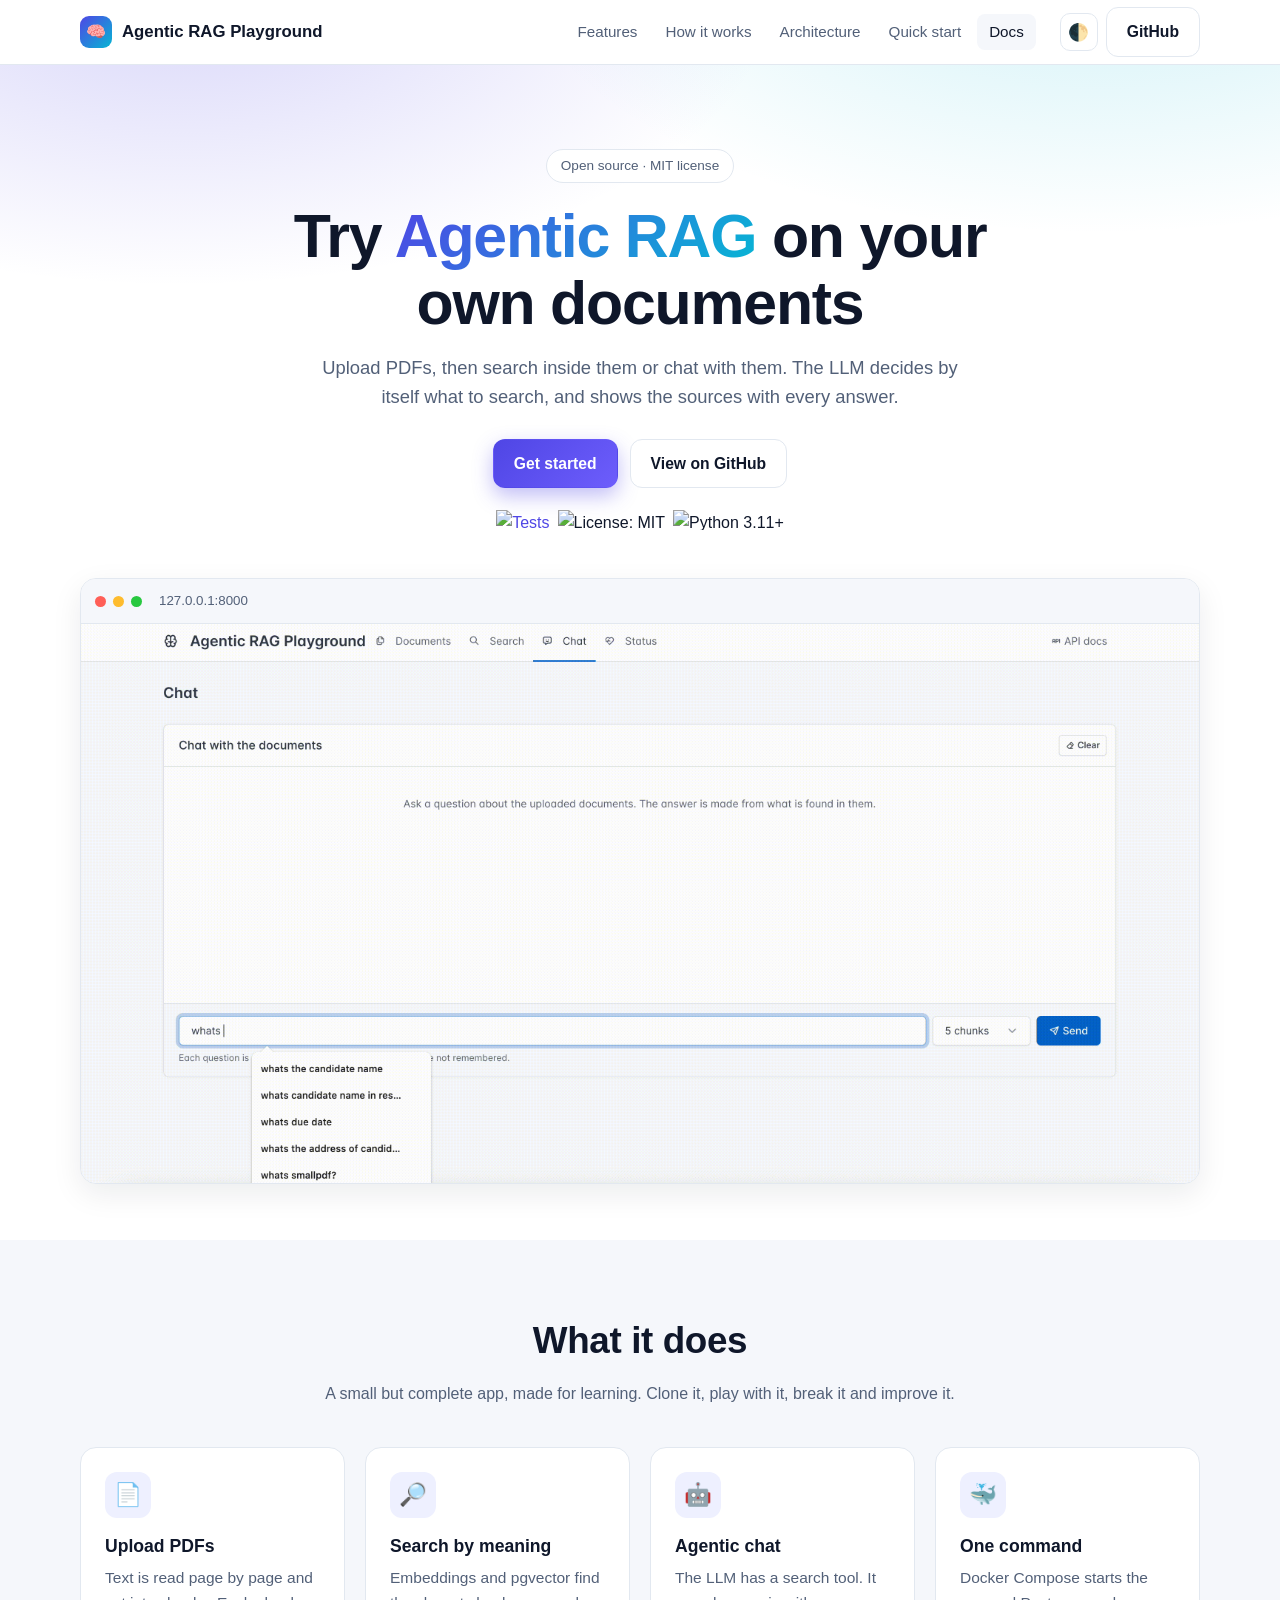
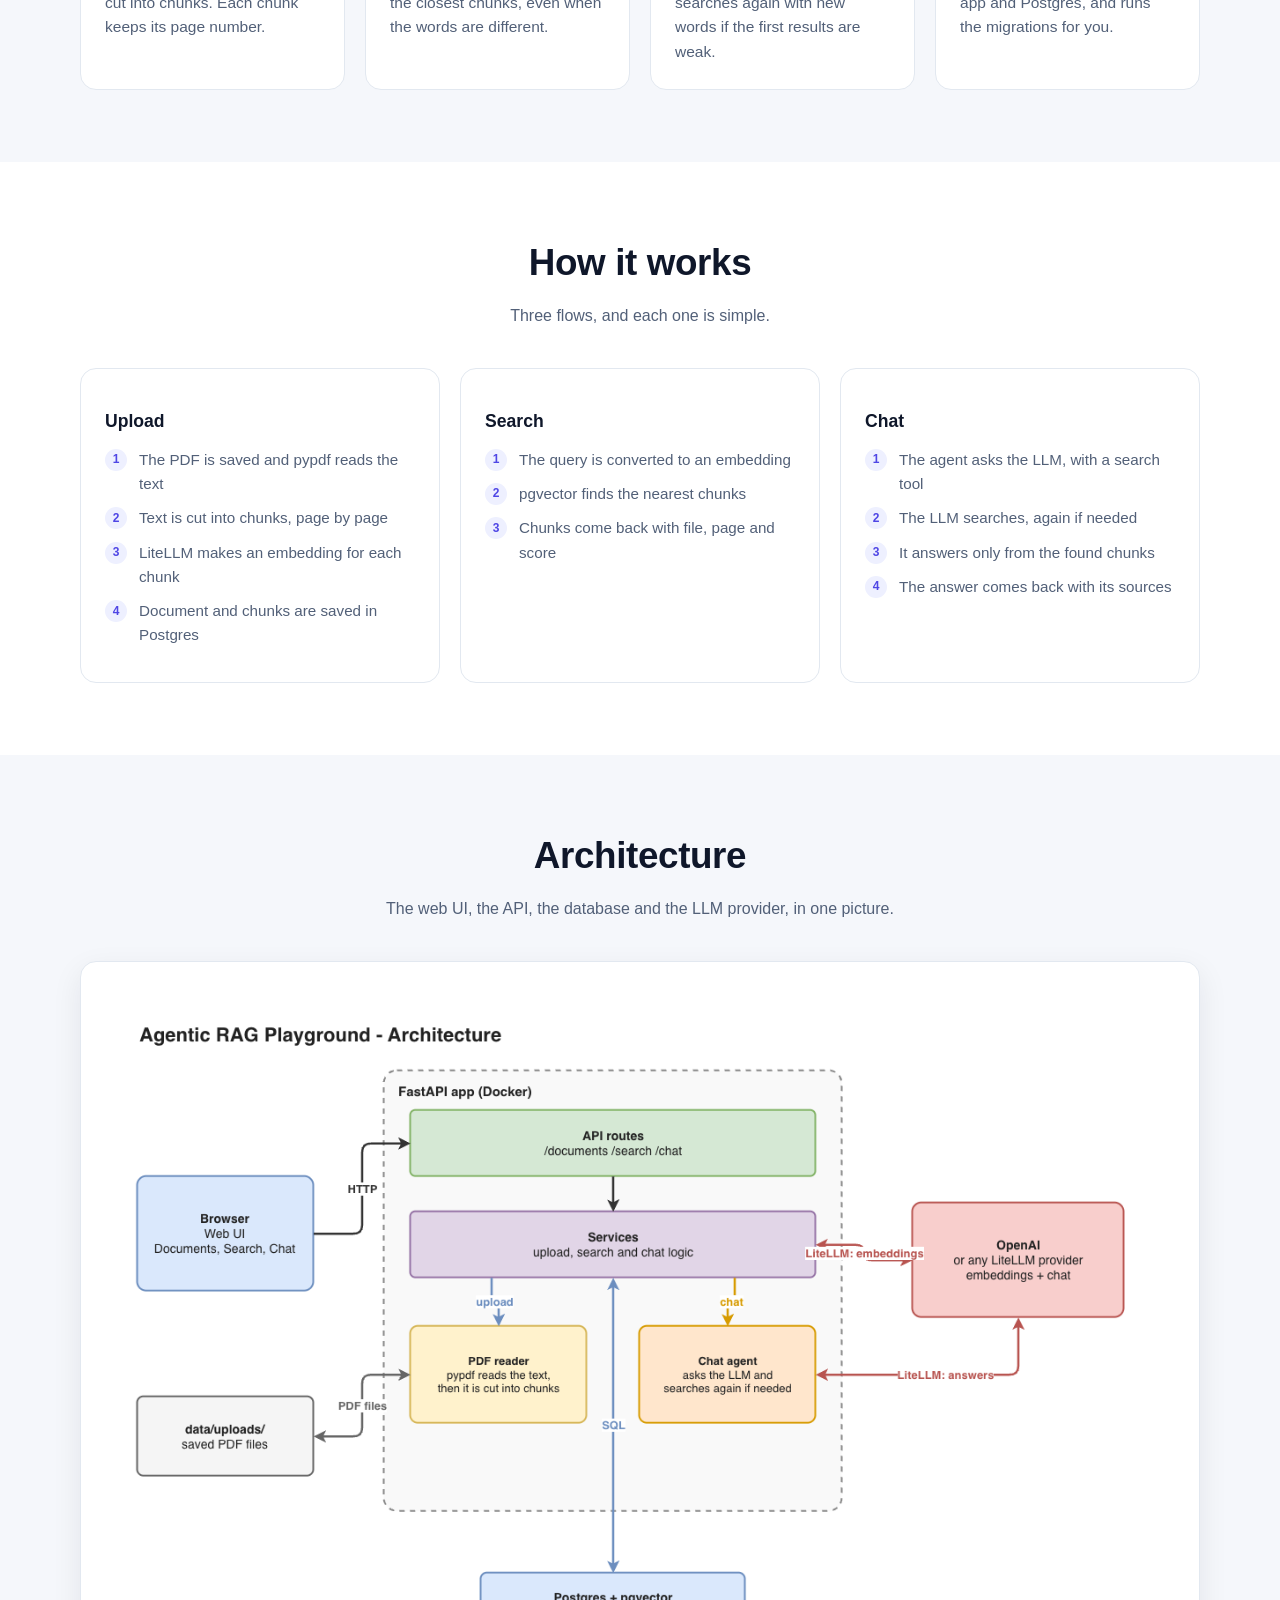
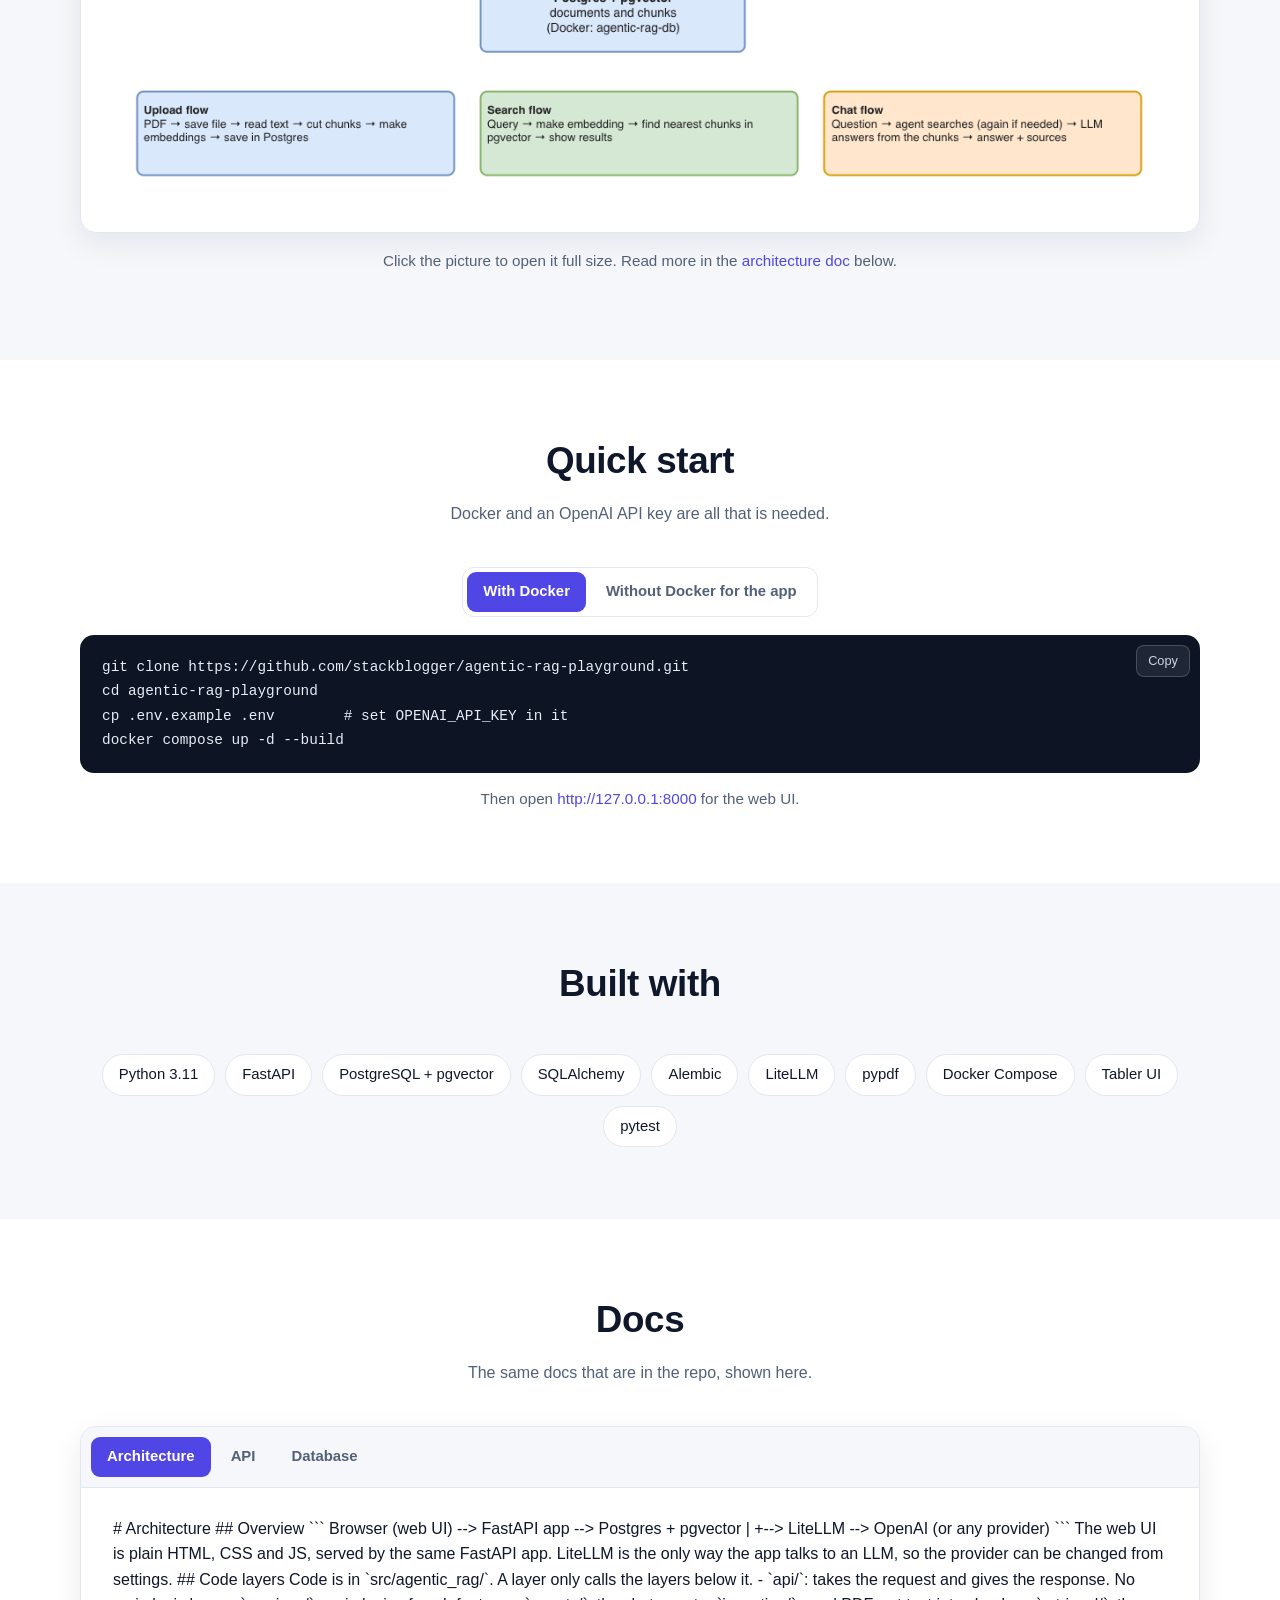
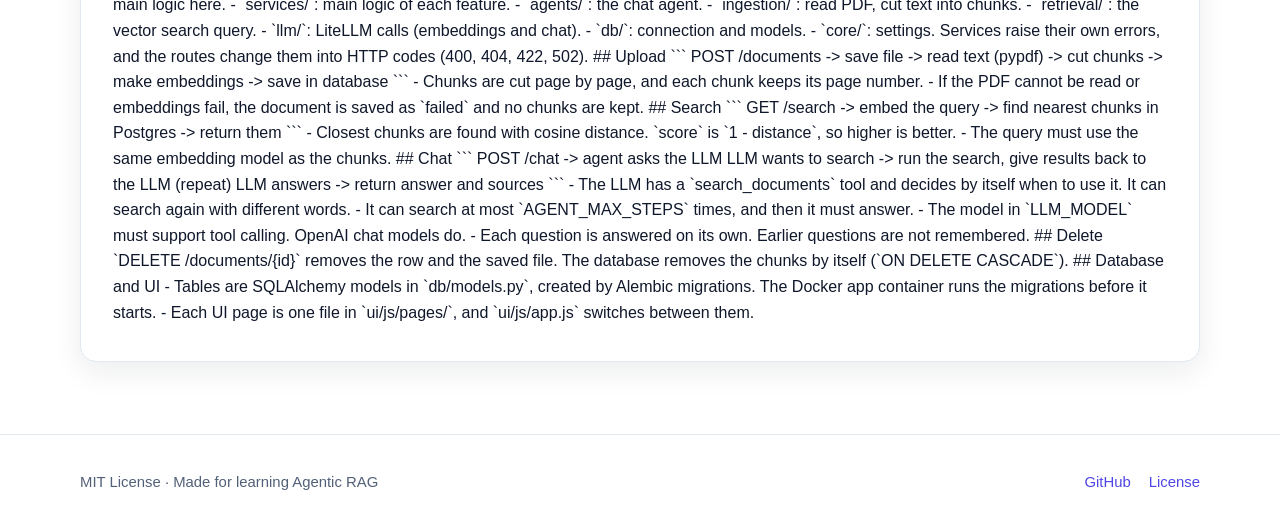
==== docs/index.html @ cec7152e "Add documentation site with theme toggle, code highlighting" ====
<!doctype html>
<html lang="en">
  <head>
    <meta charset="utf-8" />
    <meta name="viewport" content="width=device-width, initial-scale=1" />
    <title>Agentic RAG Playground</title>
    <meta
      name="description"
      content="A simple open source playground to try Agentic RAG. Upload PDFs, then search inside them or chat with them."
    />
    <meta property="og:title" content="Agentic RAG Playground" />
    <meta property="og:description" content="Upload PDFs, then search inside them or chat with them. The LLM decides what to search." />
    <meta property="og:image" content="agentic-rag-architecture.png" />
    <link rel="icon" href="data:image/svg+xml,<svg xmlns='http://www.w3.org/2000/svg' viewBox='0 0 100 100'><text y='.9em' font-size='90'>🧠</text></svg>" />
    <link rel="stylesheet" href="https://cdn.jsdelivr.net/gh/highlightjs/cdn-release@11.11.1/build/styles/github-dark.min.css" />
    <link rel="stylesheet" href="assets/site.css" />
    <script>
      // set the theme before the page is drawn, so there is no flash
      try {
        const saved = localStorage.getItem("theme");
        const dark = window.matchMedia("(prefers-color-scheme: dark)").matches;
        document.documentElement.dataset.theme = saved || (dark ? "dark" : "light");
      } catch (error) {
        document.documentElement.dataset.theme = "light";
      }
    </script>
  </head>
  <body>
    <header class="header">
      <div class="container">
        <a class="brand" href="#top"><span class="brand-mark">🧠</span>Agentic RAG Playground</a>
        <nav class="nav" id="nav">
          <a href="#features">Features</a>
          <a href="#how-it-works">How it works</a>
          <a href="#architecture">Architecture</a>
          <a href="#quick-start">Quick start</a>
          <a href="#docs">Docs</a>
        </nav>
        <div class="header-actions">
          <button class="icon-button" id="theme" title="Change theme" aria-label="Change theme">🌓</button>
          <a class="button" href="https://github.com/stackblogger/agentic-rag-playground" target="_blank" rel="noopener">GitHub</a>
        </div>
      </div>
    </header>

    <main id="top">
      <section class="hero">
        <div class="container">
          <span class="pill">Open source · MIT license</span>
          <h1>Try <span class="gradient-text">Agentic RAG</span> on your own documents</h1>
          <p class="lead">
            Upload PDFs, then search inside them or chat with them. The LLM decides by itself what to search, and shows the
            sources with every answer.
          </p>
          <div class="hero-actions">
            <a class="button primary" href="#quick-start">Get started</a>
            <a class="button" href="https://github.com/stackblogger/agentic-rag-playground" target="_blank" rel="noopener">View on GitHub</a>
          </div>
          <div class="badges">
            <a href="https://github.com/stackblogger/agentic-rag-playground/actions/workflows/tests.yml" target="_blank" rel="noopener">
              <img src="https://github.com/stackblogger/agentic-rag-playground/actions/workflows/tests.yml/badge.svg" alt="Tests" />
            </a>
            <img src="https://img.shields.io/badge/License-MIT-yellow.svg" alt="License: MIT" />
            <img src="https://img.shields.io/badge/python-3.11+-3776ab.svg" alt="Python 3.11+" />
          </div>

          <div class="window">
            <div class="window-bar"><span></span><span></span><span></span><small>127.0.0.1:8000</small></div>
            <img src="agentic-rag.gif" alt="Demo of the web UI: asking questions in Chat" />
          </div>
        </div>
      </section>

      <section id="features" class="soft">
        <div class="container">
          <div class="section-head">
            <h2>What it does</h2>
            <p>A small but complete app, made for learning. Clone it, play with it, break it and improve it.</p>
          </div>
          <div class="grid four">
            <div class="card hover">
              <div class="icon">📄</div>
              <h3>Upload PDFs</h3>
              <p>Text is read page by page and cut into chunks. Each chunk keeps its page number.</p>
            </div>
            <div class="card hover">
              <div class="icon">🔎</div>
              <h3>Search by meaning</h3>
              <p>Embeddings and pgvector find the closest chunks, even when the words are different.</p>
            </div>
            <div class="card hover">
              <div class="icon">🤖</div>
              <h3>Agentic chat</h3>
              <p>The LLM has a search tool. It searches again with new words if the first results are weak.</p>
            </div>
            <div class="card hover">
              <div class="icon">🐳</div>
              <h3>One command</h3>
              <p>Docker Compose starts the app and Postgres, and runs the migrations for you.</p>
            </div>
          </div>
        </div>
      </section>

      <section id="how-it-works">
        <div class="container">
          <div class="section-head">
            <h2>How it works</h2>
            <p>Three flows, and each one is simple.</p>
          </div>
          <div class="grid three">
            <div class="card">
              <h3>Upload</h3>
              <ol class="steps">
                <li>The PDF is saved and pypdf reads the text</li>
                <li>Text is cut into chunks, page by page</li>
                <li>LiteLLM makes an embedding for each chunk</li>
                <li>Document and chunks are saved in Postgres</li>
              </ol>
            </div>
            <div class="card">
              <h3>Search</h3>
              <ol class="steps">
                <li>The query is converted to an embedding</li>
                <li>pgvector finds the nearest chunks</li>
                <li>Chunks come back with file, page and score</li>
              </ol>
            </div>
            <div class="card">
              <h3>Chat</h3>
              <ol class="steps">
                <li>The agent asks the LLM, with a search tool</li>
                <li>The LLM searches, again if needed</li>
                <li>It answers only from the found chunks</li>
                <li>The answer comes back with its sources</li>
              </ol>
            </div>
          </div>
        </div>
      </section>

      <section id="architecture" class="soft">
        <div class="container">
          <div class="section-head">
            <h2>Architecture</h2>
            <p>The web UI, the API, the database and the LLM provider, in one picture.</p>
          </div>
          <div class="figure">
            <a href="agentic-rag-architecture.png" target="_blank" rel="noopener" title="Open full size">
              <img src="agentic-rag-architecture.png" alt="Architecture of Agentic RAG Playground" loading="lazy" />
            </a>
          </div>
          <p class="figure-caption">Click the picture to open it full size. Read more in the <a href="#docs" data-doc="architecture">architecture doc</a> below.</p>
        </div>
      </section>

      <section id="quick-start">
        <div class="container">
          <div class="section-head">
            <h2>Quick start</h2>
            <p>Docker and an OpenAI API key are all that is needed.</p>
          </div>
          <div style="text-align: center">
            <div class="tabs" id="start-tabs">
              <button class="tab active" data-target="start-docker">With Docker</button>
              <button class="tab" data-target="start-local">Without Docker for the app</button>
            </div>
          </div>

          <div class="code" id="start-docker">
            <button class="copy">Copy</button>
<pre><code class="language-bash">git clone https://github.com/stackblogger/agentic-rag-playground.git
cd agentic-rag-playground
cp .env.example .env        # set OPENAI_API_KEY in it
docker compose up -d --build</code></pre>
          </div>
          <div class="code hidden" id="start-local">
            <button class="copy">Copy</button>
<pre><code class="language-bash">python3 -m venv .venv &amp;&amp; source .venv/bin/activate
pip install -r requirements.txt
cp .env.example .env        # set OPENAI_API_KEY in it
docker compose up -d db     # Postgres with pgvector
alembic upgrade head        # create the tables
uvicorn agentic_rag.api.main:app --app-dir src --reload</code></pre>
          </div>
          <p class="hint" style="text-align: center">Then open <a href="http://127.0.0.1:8000">http://127.0.0.1:8000</a> for the web UI.</p>
        </div>
      </section>

      <section id="stack" class="soft">
        <div class="container">
          <div class="section-head">
            <h2>Built with</h2>
          </div>
          <div class="chips">
            <span class="chip">Python 3.11</span>
            <span class="chip">FastAPI</span>
            <span class="chip">PostgreSQL + pgvector</span>
            <span class="chip">SQLAlchemy</span>
            <span class="chip">Alembic</span>
            <span class="chip">LiteLLM</span>
            <span class="chip">pypdf</span>
            <span class="chip">Docker Compose</span>
            <span class="chip">Tabler UI</span>
            <span class="chip">pytest</span>
          </div>
        </div>
      </section>

      <section id="docs">
        <div class="container">
          <div class="section-head">
            <h2>Docs</h2>
            <p>The same docs that are in the repo, shown here.</p>
          </div>
          <div class="docs-shell">
            <div class="docs-tabs" id="doc-tabs">
              <button class="tab active" data-doc="architecture">Architecture</button>
              <button class="tab" data-doc="api">API</button>
              <button class="tab" data-doc="database">Database</button>
            </div>
            <article class="md" id="doc"><div class="md-message">Loading...</div></article>
          </div>
        </div>
      </section>
    </main>

    <footer class="footer">
      <div class="container">
        <span>MIT License · Made for learning Agentic RAG</span>
        <span class="footer-links">
          <a href="https://github.com/stackblogger/agentic-rag-playground" target="_blank" rel="noopener">GitHub</a>
          <a href="https://github.com/stackblogger/agentic-rag-playground/blob/main/LICENSE" target="_blank" rel="noopener">License</a>
        </span>
      </div>
    </footer>

    <script src="https://cdn.jsdelivr.net/npm/marked@18.0.13/lib/marked.umd.js"></script>
    <script src="https://cdn.jsdelivr.net/npm/dompurify@3.4.15/dist/purify.min.js"></script>
    <script src="https://cdn.jsdelivr.net/gh/highlightjs/cdn-release@11.11.1/build/highlight.min.js"></script>
    <script src="assets/site.js"></script>
  </body>
</html>
---- docs/assets/site.css ----
:root {
  --bg: #ffffff;
  --bg-soft: #f5f7fb;
  --card: #ffffff;
  --text: #0f172a;
  --muted: #526078;
  --border: #e2e8f0;
  --primary: #4f46e5;
  --primary-soft: #eef0ff;
  --accent: #06b6d4;
  --shadow: 0 10px 30px rgba(15, 23, 42, 0.08);
  --code-bg: #0d1424;
  --radius: 16px;
}

:root[data-theme="dark"] {
  --bg: #0a0f1f;
  --bg-soft: #0f1630;
  --card: #121a36;
  --text: #e6eaf6;
  --muted: #9aa7c7;
  --border: #223058;
  --primary: #8b93ff;
  --primary-soft: #1a2350;
  --accent: #22d3ee;
  --shadow: 0 10px 30px rgba(0, 0, 0, 0.35);
  --code-bg: #070b17;
}

* {
  box-sizing: border-box;
}

html {
  scroll-behavior: smooth;
  scroll-padding-top: 84px;
}

body {
  margin: 0;
  background: var(--bg);
  color: var(--text);
  font-family: -apple-system, BlinkMacSystemFont, "Segoe UI", Roboto, Helvetica, Arial, sans-serif;
  line-height: 1.6;
  -webkit-font-smoothing: antialiased;
}

a {
  color: var(--primary);
  text-decoration: none;
}

a:hover {
  text-decoration: underline;
}

img {
  max-width: 100%;
  display: block;
}

.container {
  width: min(1120px, 100% - 40px);
  margin-inline: auto;
}

/* ---------- header ---------- */
.header {
  position: sticky;
  top: 0;
  z-index: 50;
  backdrop-filter: blur(12px);
  background: color-mix(in srgb, var(--bg) 80%, transparent);
  border-bottom: 1px solid var(--border);
}

.header .container {
  display: flex;
  align-items: center;
  gap: 24px;
  height: 64px;
}

.brand {
  display: flex;
  align-items: center;
  gap: 10px;
  color: var(--text);
  font-weight: 700;
  font-size: 1.05rem;
}

.brand:hover {
  text-decoration: none;
}

.brand-mark {
  display: grid;
  place-items: center;
  width: 32px;
  height: 32px;
  border-radius: 9px;
  background: linear-gradient(135deg, var(--primary), var(--accent));
  color: #fff;
  font-size: 1rem;
}

.nav {
  display: flex;
  gap: 4px;
  margin-left: auto;
}

.nav a {
  padding: 6px 12px;
  border-radius: 8px;
  color: var(--muted);
  font-size: 0.95rem;
  font-weight: 500;
}

.nav a:hover,
.nav a.active {
  color: var(--text);
  background: var(--bg-soft);
  text-decoration: none;
}

.header-actions {
  display: flex;
  align-items: center;
  gap: 8px;
}

.icon-button {
  display: grid;
  place-items: center;
  width: 38px;
  height: 38px;
  border: 1px solid var(--border);
  border-radius: 10px;
  background: var(--card);
  color: var(--text);
  cursor: pointer;
  font-size: 1.05rem;
}

.icon-button:hover {
  background: var(--bg-soft);
}

/* ---------- buttons ---------- */
.button {
  display: inline-flex;
  align-items: center;
  gap: 8px;
  padding: 11px 20px;
  border-radius: 12px;
  border: 1px solid var(--border);
  background: var(--card);
  color: var(--text);
  font-weight: 600;
  font-size: 0.98rem;
  cursor: pointer;
}

.button:hover {
  text-decoration: none;
  border-color: var(--primary);
}

.button.primary {
  border-color: transparent;
  background: linear-gradient(135deg, var(--primary), #6d5dfc);
  color: #fff;
  box-shadow: 0 8px 20px rgba(79, 70, 229, 0.35);
}

.button.primary:hover {
  filter: brightness(1.08);
}

/* ---------- hero ---------- */
.hero {
  position: relative;
  overflow: hidden;
  padding: 84px 0 56px;
  text-align: center;
}

.hero::before {
  content: "";
  position: absolute;
  inset: -20% -10% auto;
  height: 520px;
  background:
    radial-gradient(600px 300px at 20% 30%, color-mix(in srgb, var(--primary) 22%, transparent), transparent),
    radial-gradient(600px 300px at 80% 20%, color-mix(in srgb, var(--accent) 20%, transparent), transparent);
  z-index: -1;
}

.pill {
  display: inline-block;
  padding: 5px 14px;
  border: 1px solid var(--border);
  border-radius: 999px;
  background: var(--card);
  color: var(--muted);
  font-size: 0.85rem;
  font-weight: 500;
}

.hero h1 {
  margin: 20px auto 16px;
  max-width: 820px;
  font-size: clamp(2.2rem, 5.5vw, 3.8rem);
  line-height: 1.1;
  letter-spacing: -0.02em;
}

.gradient-text {
  background: linear-gradient(135deg, var(--primary), var(--accent));
  -webkit-background-clip: text;
  background-clip: text;
  color: transparent;
}

.hero p.lead {
  margin: 0 auto 28px;
  max-width: 640px;
  color: var(--muted);
  font-size: 1.15rem;
}

.hero-actions {
  display: flex;
  flex-wrap: wrap;
  gap: 12px;
  justify-content: center;
}

.badges {
  display: flex;
  flex-wrap: wrap;
  gap: 8px;
  justify-content: center;
  margin-top: 22px;
}

.badges img {
  height: 20px;
}

/* ---------- demo window ---------- */
.window {
  margin: 48px 0 0;
  border: 1px solid var(--border);
  border-radius: var(--radius);
  background: var(--card);
  box-shadow: var(--shadow);
  overflow: hidden;
  text-align: left;
}

.window-bar {
  display: flex;
  align-items: center;
  gap: 7px;
  padding: 11px 14px;
  border-bottom: 1px solid var(--border);
  background: var(--bg-soft);
}

.window-bar span {
  width: 11px;
  height: 11px;
  border-radius: 50%;
  background: #ff5f57;
}

.window-bar span:nth-child(2) {
  background: #febc2e;
}

.window-bar span:nth-child(3) {
  background: #28c840;
}

.window-bar small {
  margin-left: 10px;
  color: var(--muted);
}

/* ---------- sections ---------- */
section {
  padding: 72px 0;
}

section.soft {
  background: var(--bg-soft);
}

.section-head {
  max-width: 640px;
  margin: 0 auto 40px;
  text-align: center;
}

.section-head h2 {
  margin: 0 0 10px;
  font-size: clamp(1.7rem, 3.5vw, 2.3rem);
  letter-spacing: -0.01em;
}

.section-head p {
  margin: 0;
  color: var(--muted);
}

.grid {
  display: grid;
  gap: 20px;
}

.grid.four {
  grid-template-columns: repeat(auto-fit, minmax(240px, 1fr));
}

.grid.three {
  grid-template-columns: repeat(auto-fit, minmax(300px, 1fr));
}

.card {
  padding: 24px;
  border: 1px solid var(--border);
  border-radius: var(--radius);
  background: var(--card);
}

.card.hover:hover {
  transform: translateY(-3px);
  box-shadow: var(--shadow);
  transition: 0.2s;
}

.card h3 {
  margin: 14px 0 6px;
  font-size: 1.1rem;
}

.card p {
  margin: 0;
  color: var(--muted);
  font-size: 0.97rem;
}

.icon {
  display: grid;
  place-items: center;
  width: 46px;
  height: 46px;
  border-radius: 12px;
  background: var(--primary-soft);
  font-size: 1.4rem;
}

.steps {
  margin: 12px 0 0;
  padding: 0;
  list-style: none;
  counter-reset: step;
}

.steps li {
  position: relative;
  margin-bottom: 10px;
  padding-left: 34px;
  color: var(--muted);
  font-size: 0.95rem;
  counter-increment: step;
}

.steps li::before {
  content: counter(step);
  position: absolute;
  left: 0;
  top: 1px;
  display: grid;
  place-items: center;
  width: 22px;
  height: 22px;
  border-radius: 50%;
  background: var(--primary-soft);
  color: var(--primary);
  font-size: 0.75rem;
  font-weight: 700;
}

/* ---------- architecture ---------- */
.figure {
  padding: 16px;
  border: 1px solid var(--border);
  border-radius: var(--radius);
  background: #ffffff;
  box-shadow: var(--shadow);
}

.figure a {
  display: block;
}

.figure-caption {
  margin-top: 16px;
  text-align: center;
  color: var(--muted);
  font-size: 0.95rem;
}

/* ---------- code ---------- */
.tabs {
  display: inline-flex;
  gap: 4px;
  padding: 4px;
  border: 1px solid var(--border);
  border-radius: 12px;
  background: var(--card);
}

.tab {
  padding: 8px 16px;
  border: 0;
  border-radius: 9px;
  background: transparent;
  color: var(--muted);
  font: inherit;
  font-weight: 600;
  font-size: 0.93rem;
  cursor: pointer;
}

.tab.active {
  background: var(--primary);
  color: #fff;
}

.code {
  position: relative;
  margin-top: 18px;
}

.code pre,
.md pre {
  margin: 0;
  padding: 20px 22px;
  overflow-x: auto;
  border-radius: 14px;
  background: var(--code-bg);
  color: #e6edf7;
  font-family: ui-monospace, SFMono-Regular, Menlo, Consolas, monospace;
  font-size: 0.9rem;
  line-height: 1.7;
}

.copy {
  position: absolute;
  top: 10px;
  right: 10px;
  padding: 5px 11px;
  border: 1px solid rgba(255, 255, 255, 0.18);
  border-radius: 8px;
  background: rgba(255, 255, 255, 0.08);
  color: #cbd5e1;
  font: inherit;
  font-size: 0.8rem;
  cursor: pointer;
}

.copy:hover {
  background: rgba(255, 255, 255, 0.16);
}

.hint {
  margin: 14px 0 0;
  color: var(--muted);
  font-size: 0.95rem;
}

.hidden {
  display: none;
}

/* ---------- tech chips ---------- */
.chips {
  display: flex;
  flex-wrap: wrap;
  gap: 10px;
  justify-content: center;
}

.chip {
  padding: 8px 16px;
  border: 1px solid var(--border);
  border-radius: 999px;
  background: var(--card);
  font-size: 0.93rem;
  font-weight: 500;
}

/* ---------- docs viewer ---------- */
.docs-shell {
  border: 1px solid var(--border);
  border-radius: var(--radius);
  background: var(--card);
  box-shadow: var(--shadow);
  overflow: hidden;
}

.docs-tabs {
  display: flex;
  gap: 4px;
  padding: 10px;
  border-bottom: 1px solid var(--border);
  background: var(--bg-soft);
  overflow-x: auto;
}

.md {
  padding: 28px 32px 36px;
  min-height: 240px;
}

.md h1 {
  margin-top: 0;
  font-size: 1.9rem;
}

.md h2 {
  margin-top: 2rem;
  padding-bottom: 6px;
  border-bottom: 1px solid var(--border);
  font-size: 1.35rem;
}

.md h3 {
  margin-top: 1.6rem;
}

.md p,
.md li {
  color: var(--text);
}

.md code {
  font-family: ui-monospace, SFMono-Regular, Menlo, Consolas, monospace;
  font-size: 0.88em;
}

.md :not(pre) > code {
  padding: 2px 6px;
  border-radius: 6px;
  background: var(--primary-soft);
  color: var(--primary);
}

.md pre code {
  background: transparent;
  color: inherit;
  padding: 0;
}

.md pre {
  margin: 1rem 0;
}

.md table {
  width: 100%;
  margin: 1rem 0;
  border-collapse: collapse;
  font-size: 0.95rem;
}

.md th,
.md td {
  padding: 9px 12px;
  border: 1px solid var(--border);
  text-align: left;
}

.md th {
  background: var(--bg-soft);
}

.md .table-wrap {
  overflow-x: auto;
}

.md-message {
  padding: 40px 0;
  color: var(--muted);
  text-align: center;
}

/* ---------- footer ---------- */
.footer {
  padding: 36px 0;
  border-top: 1px solid var(--border);
  color: var(--muted);
  font-size: 0.93rem;
}

.footer .container {
  display: flex;
  flex-wrap: wrap;
  gap: 12px 24px;
  align-items: center;
  justify-content: space-between;
}

.footer-links {
  display: flex;
  gap: 18px;
}

/* ---------- small screens ---------- */
@media (max-width: 760px) {
  .nav {
    display: none;
  }

  .header-actions {
    margin-left: auto;
  }

  .hero {
    padding-top: 56px;
  }

  section {
    padding: 52px 0;
  }

  .md {
    padding: 20px 16px 28px;
  }

  .brand {
    font-size: 0.95rem;
  }

  /* keep the copy button away from the first line of code */
  .code pre {
    padding-top: 46px;
  }
}

/* the highlight library sets its own background, keep the one of the block */
pre code.hljs {
  padding: 0;
  background: transparent;
}
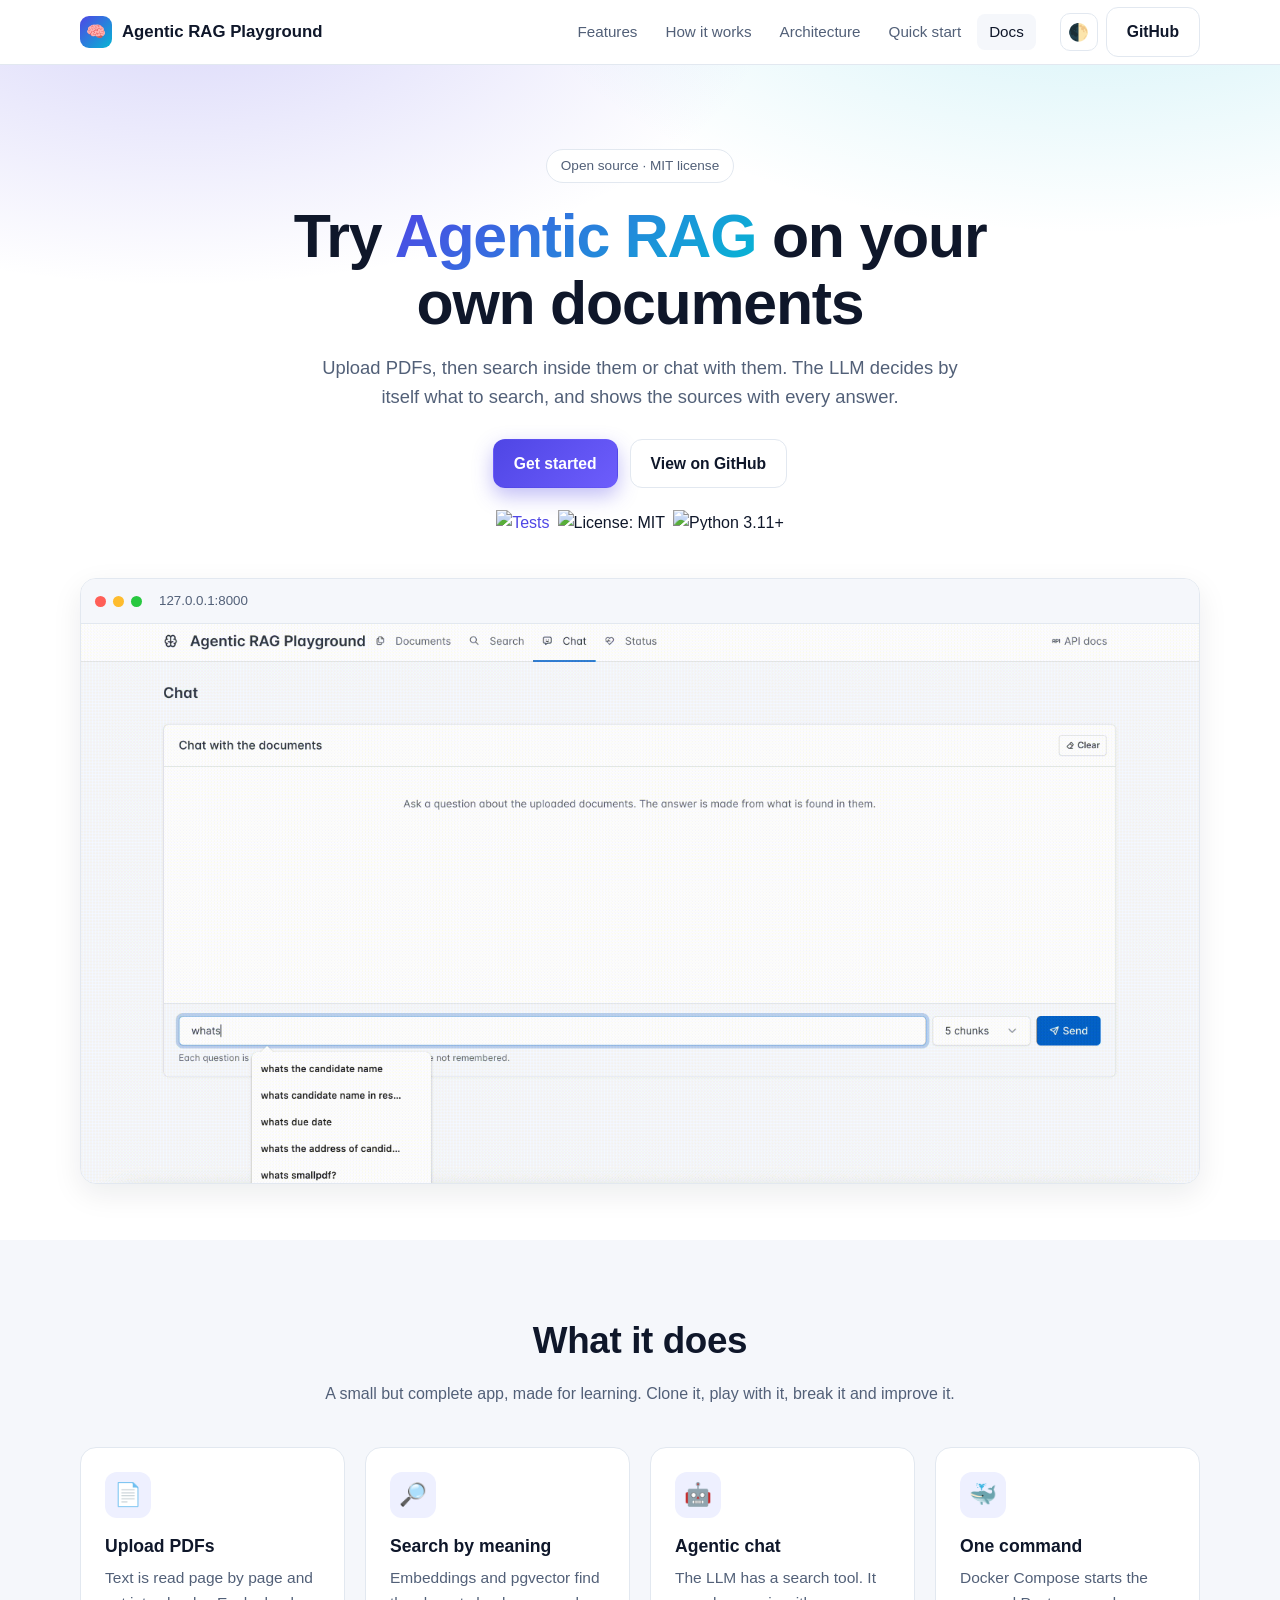
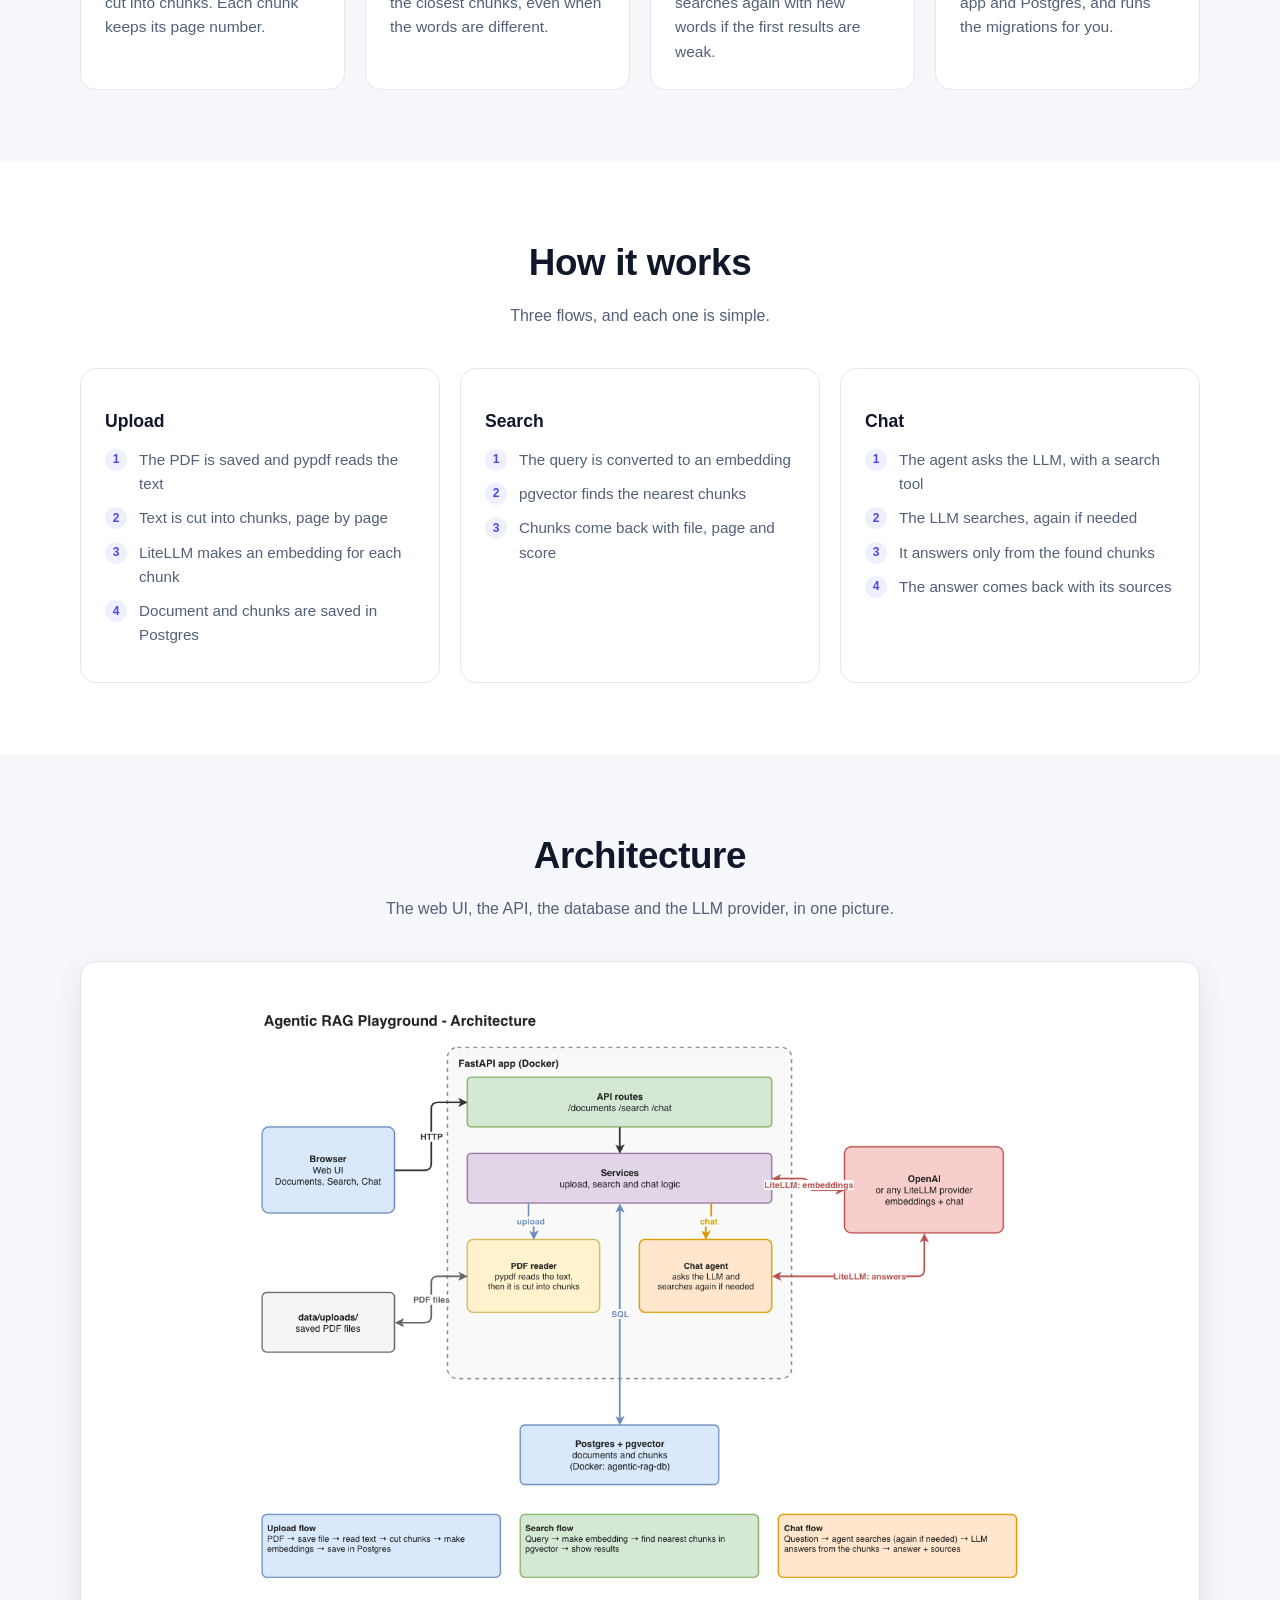
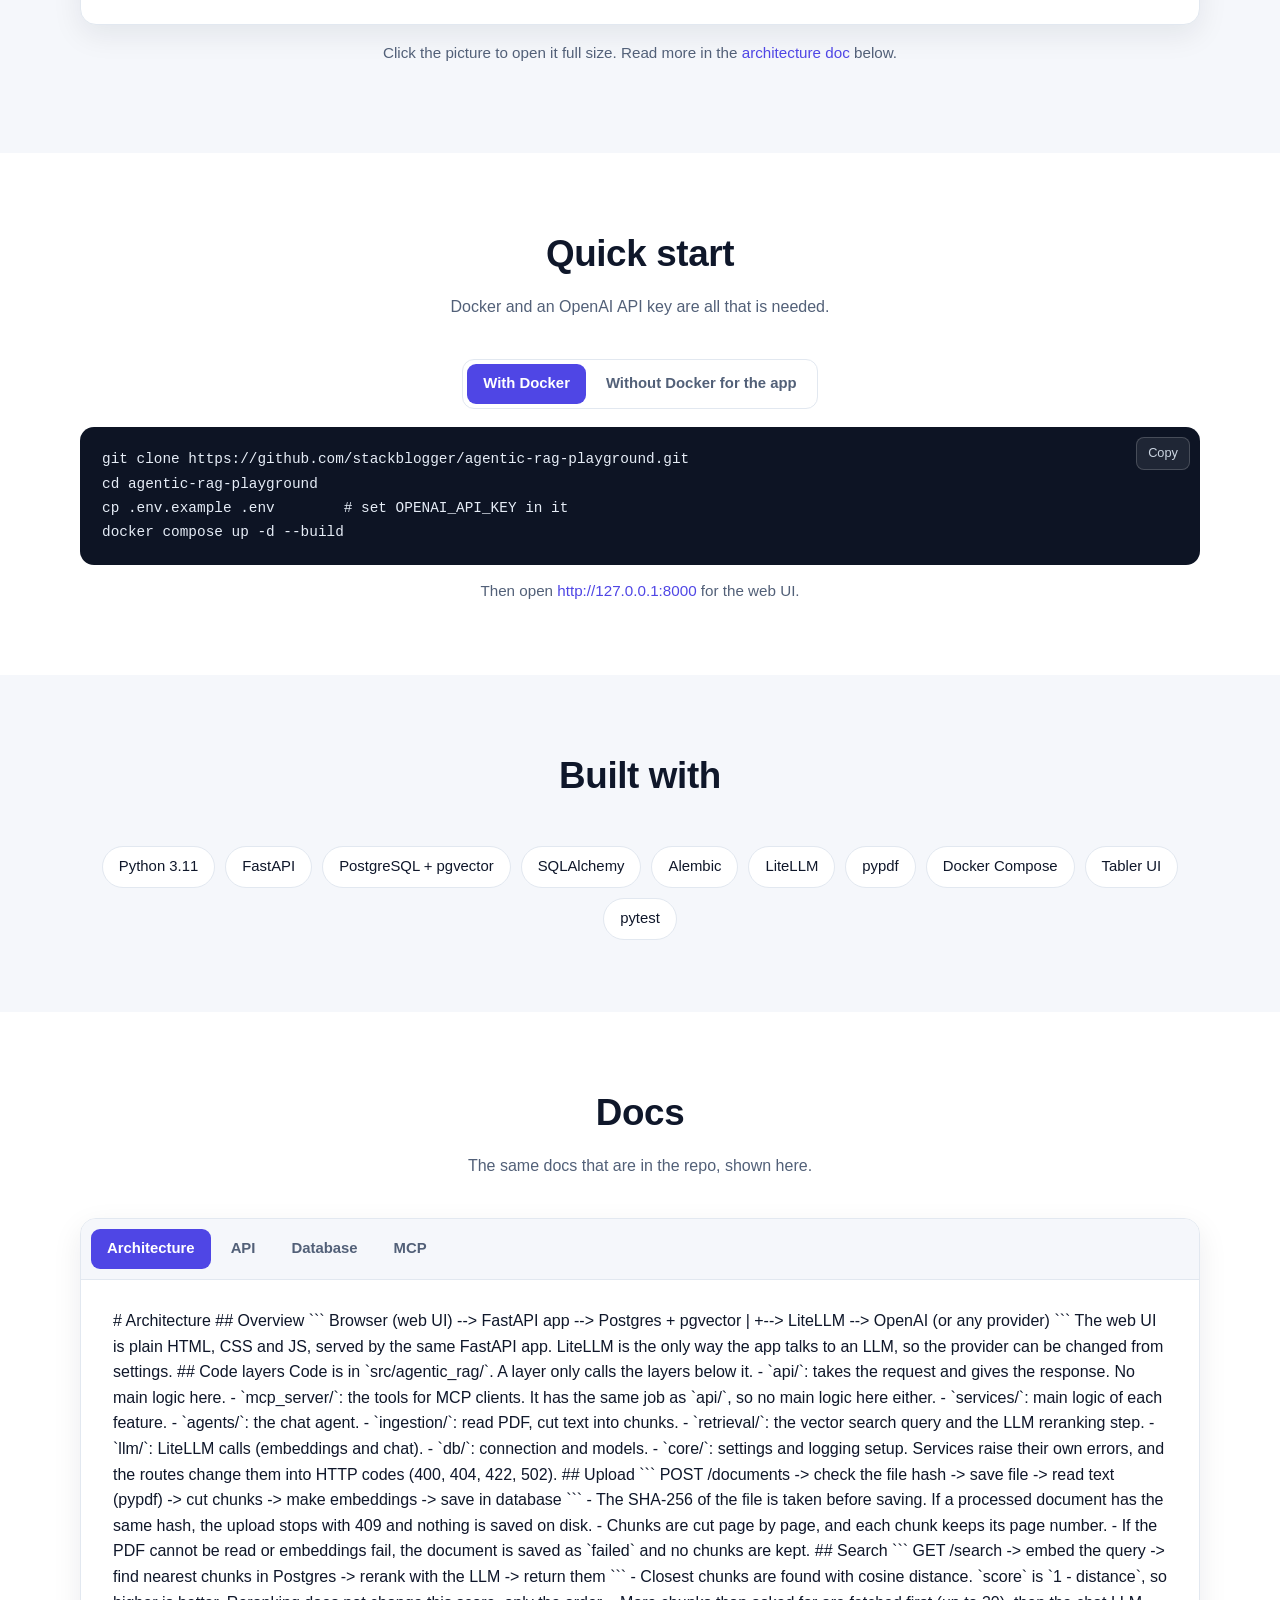
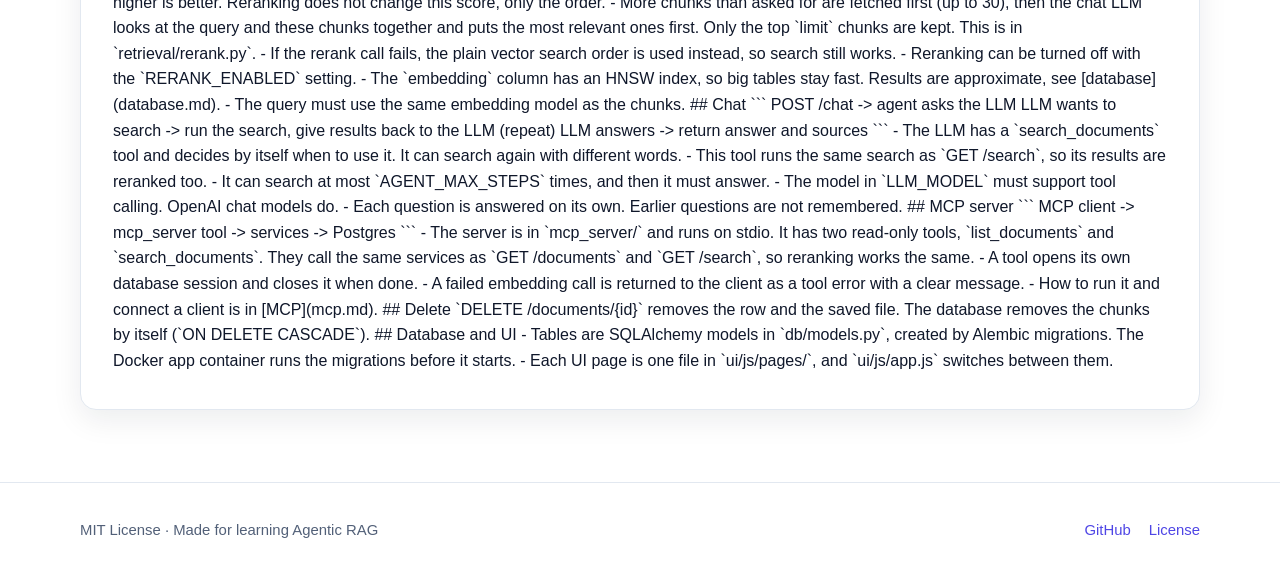
==== commit 507443c8: "Add docs for the MCP server" ====
--- a/docs/index.html
+++ b/docs/index.html
@@ -218,6 +218,7 @@
               <button class="tab active" data-doc="architecture">Architecture</button>
               <button class="tab" data-doc="api">API</button>
               <button class="tab" data-doc="database">Database</button>
+              <button class="tab" data-doc="mcp">MCP</button>
             </div>
             <article class="md" id="doc"><div class="md-message">Loading...</div></article>
           </div>
--- a/docs/assets/site.css
+++ b/docs/assets/site.css
@@ -409,6 +409,13 @@
   display: block;
 }
 
+/* the picture is tall, so keep it inside one screen and centered. Click opens it full size */
+.figure img {
+  width: auto;
+  max-height: 70vh;
+  margin-inline: auto;
+}
+
 .figure-caption {
   margin-top: 16px;
   text-align: center;
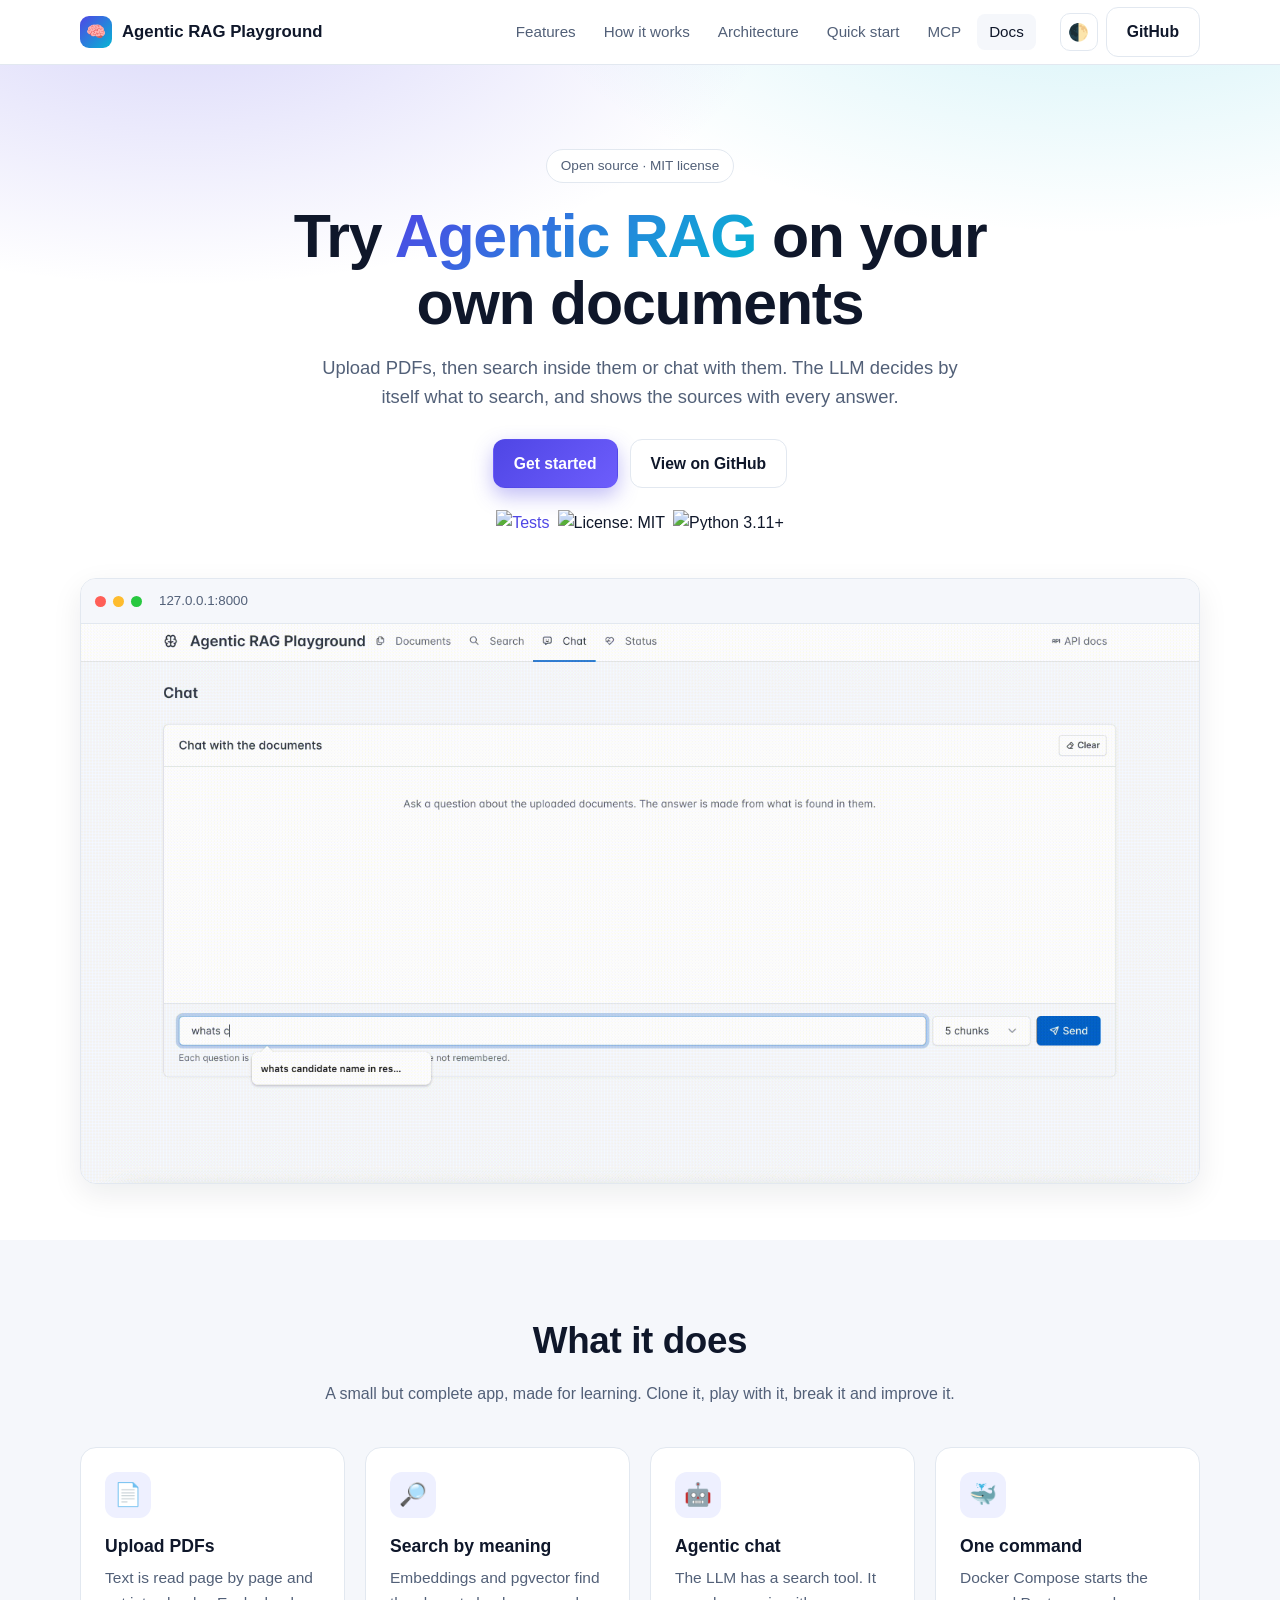
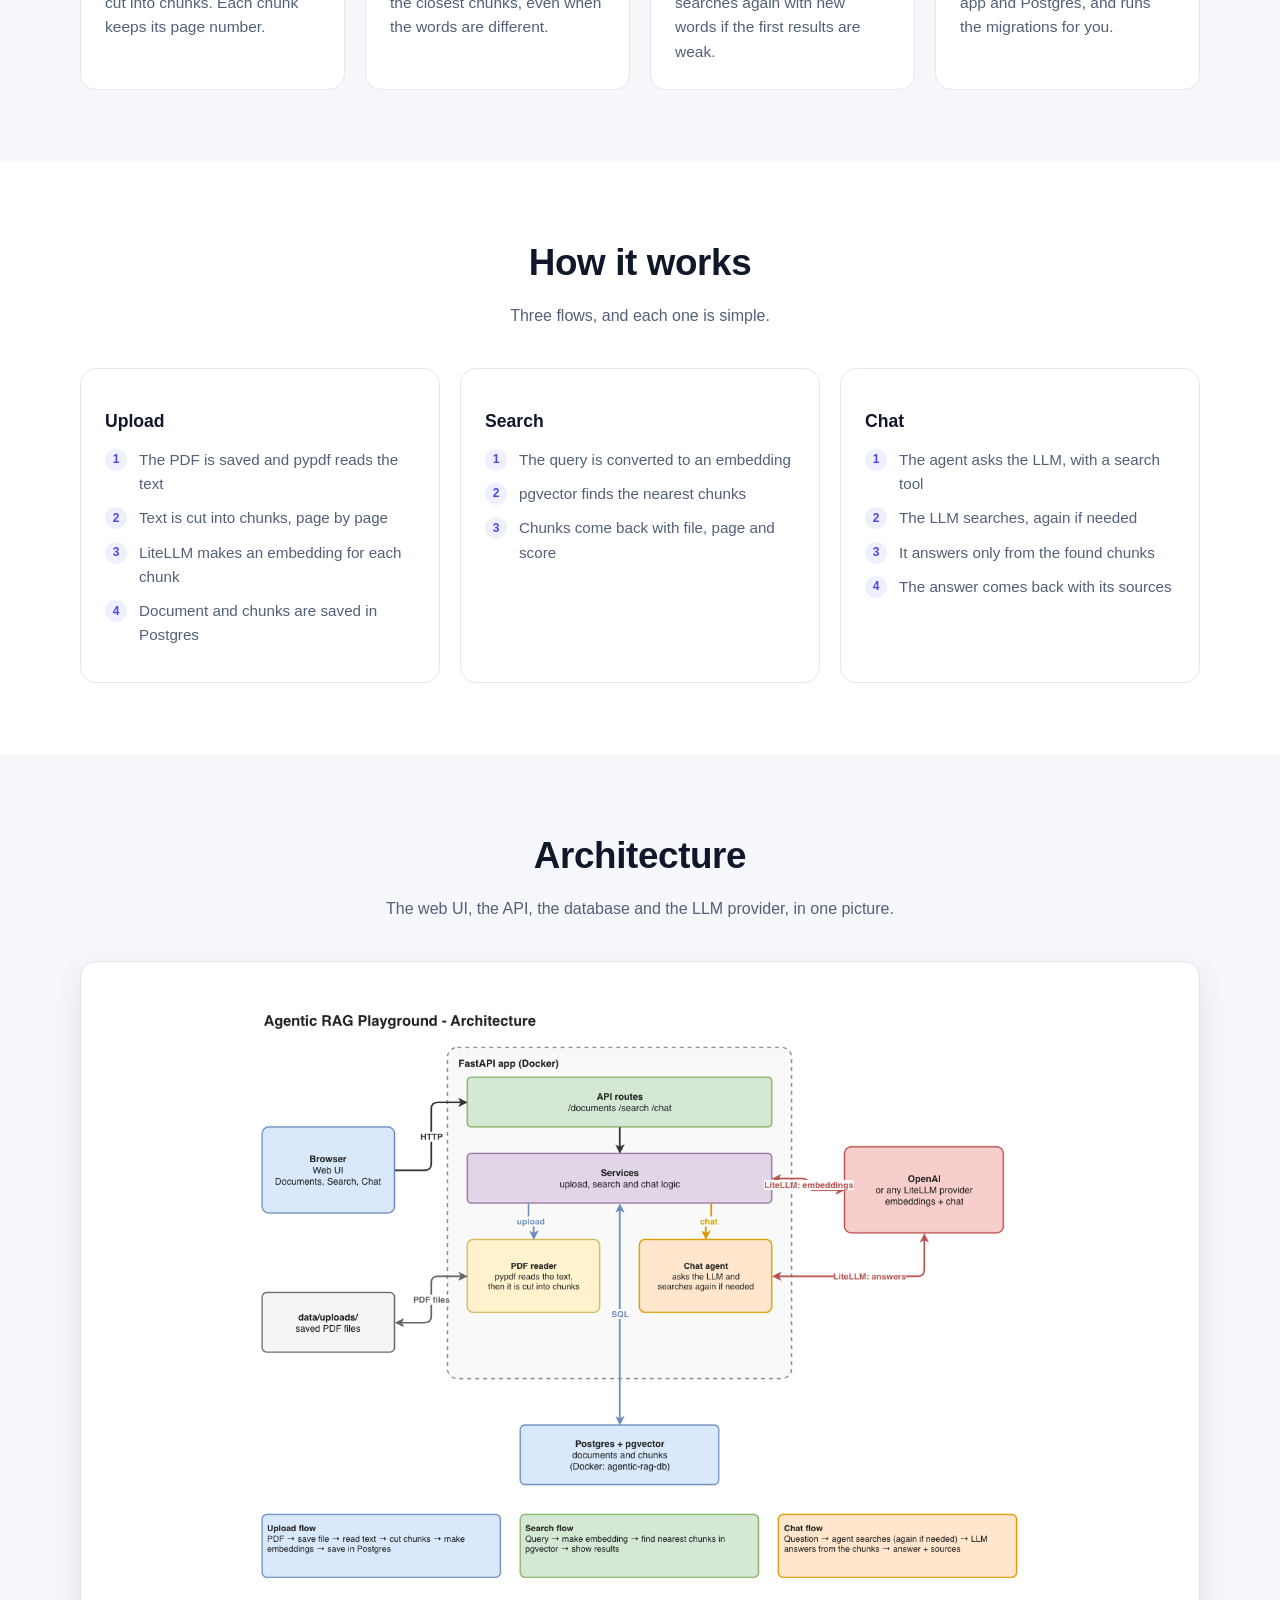
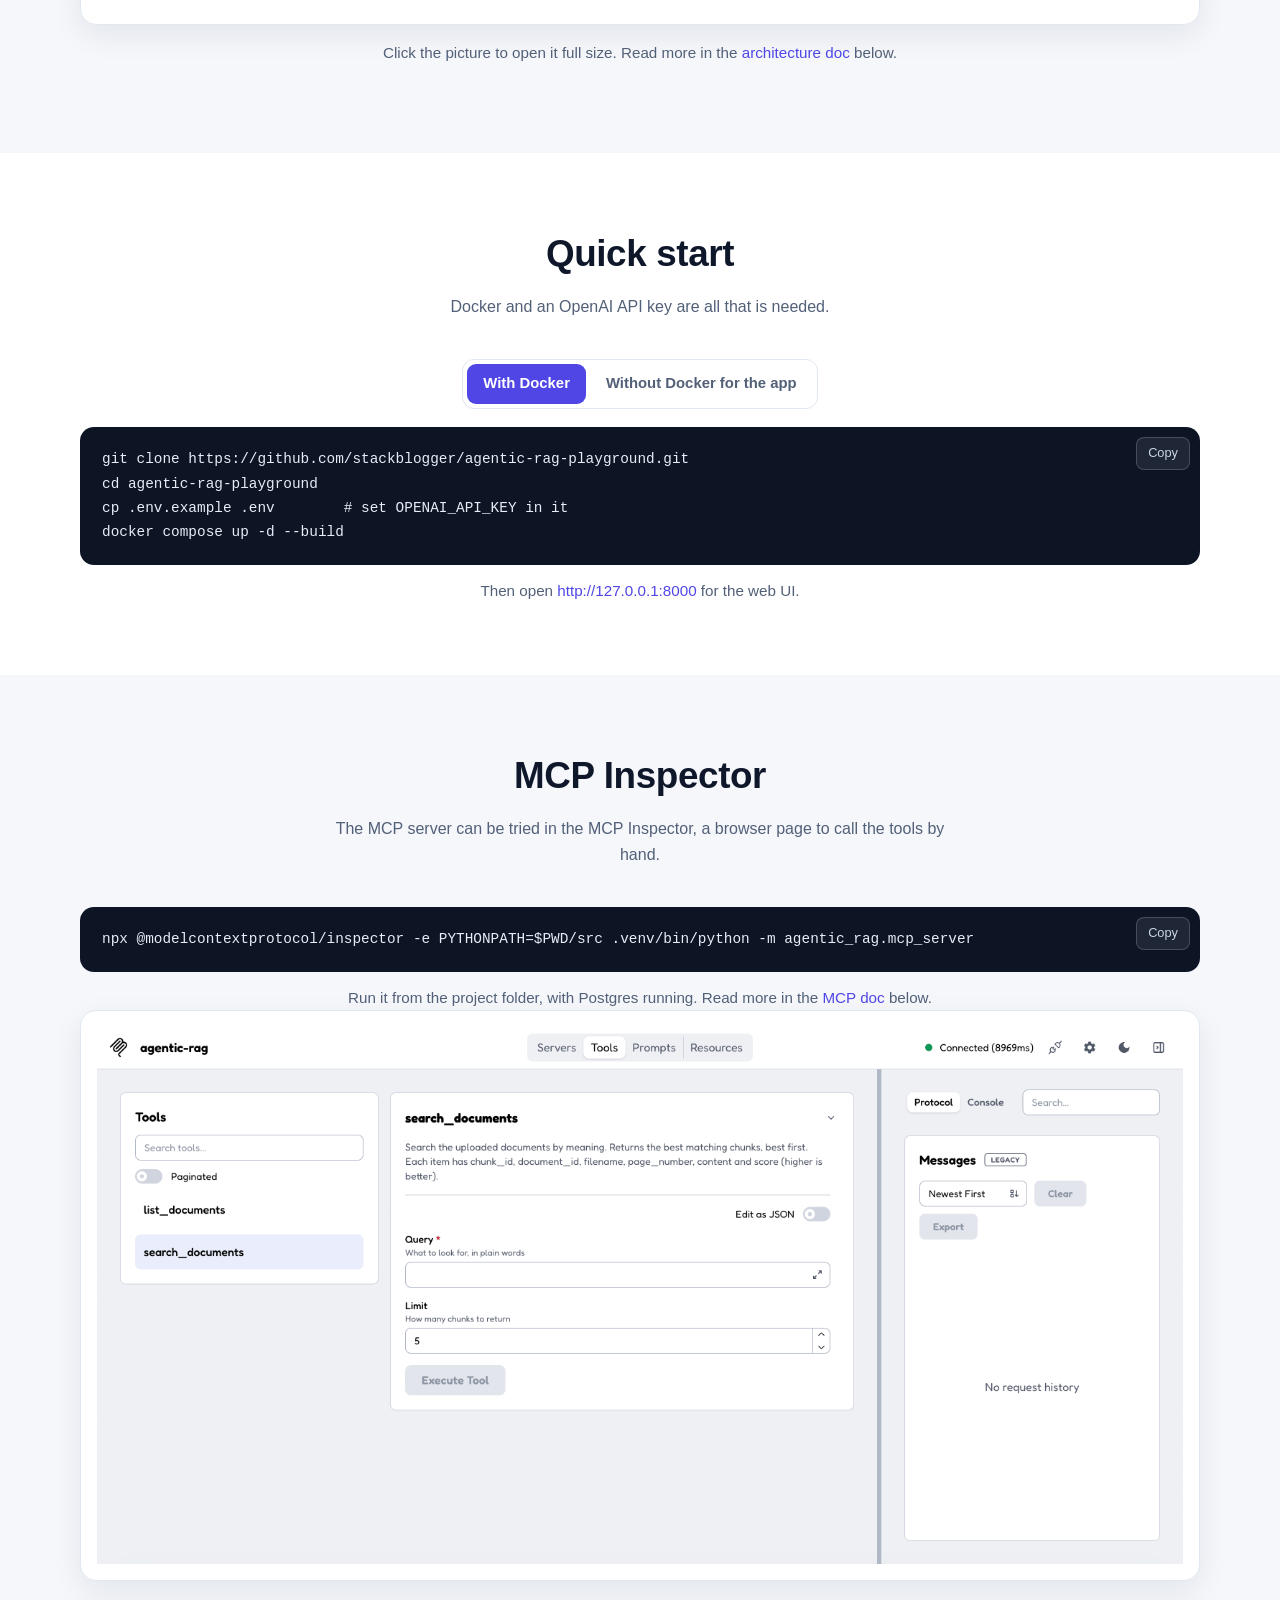
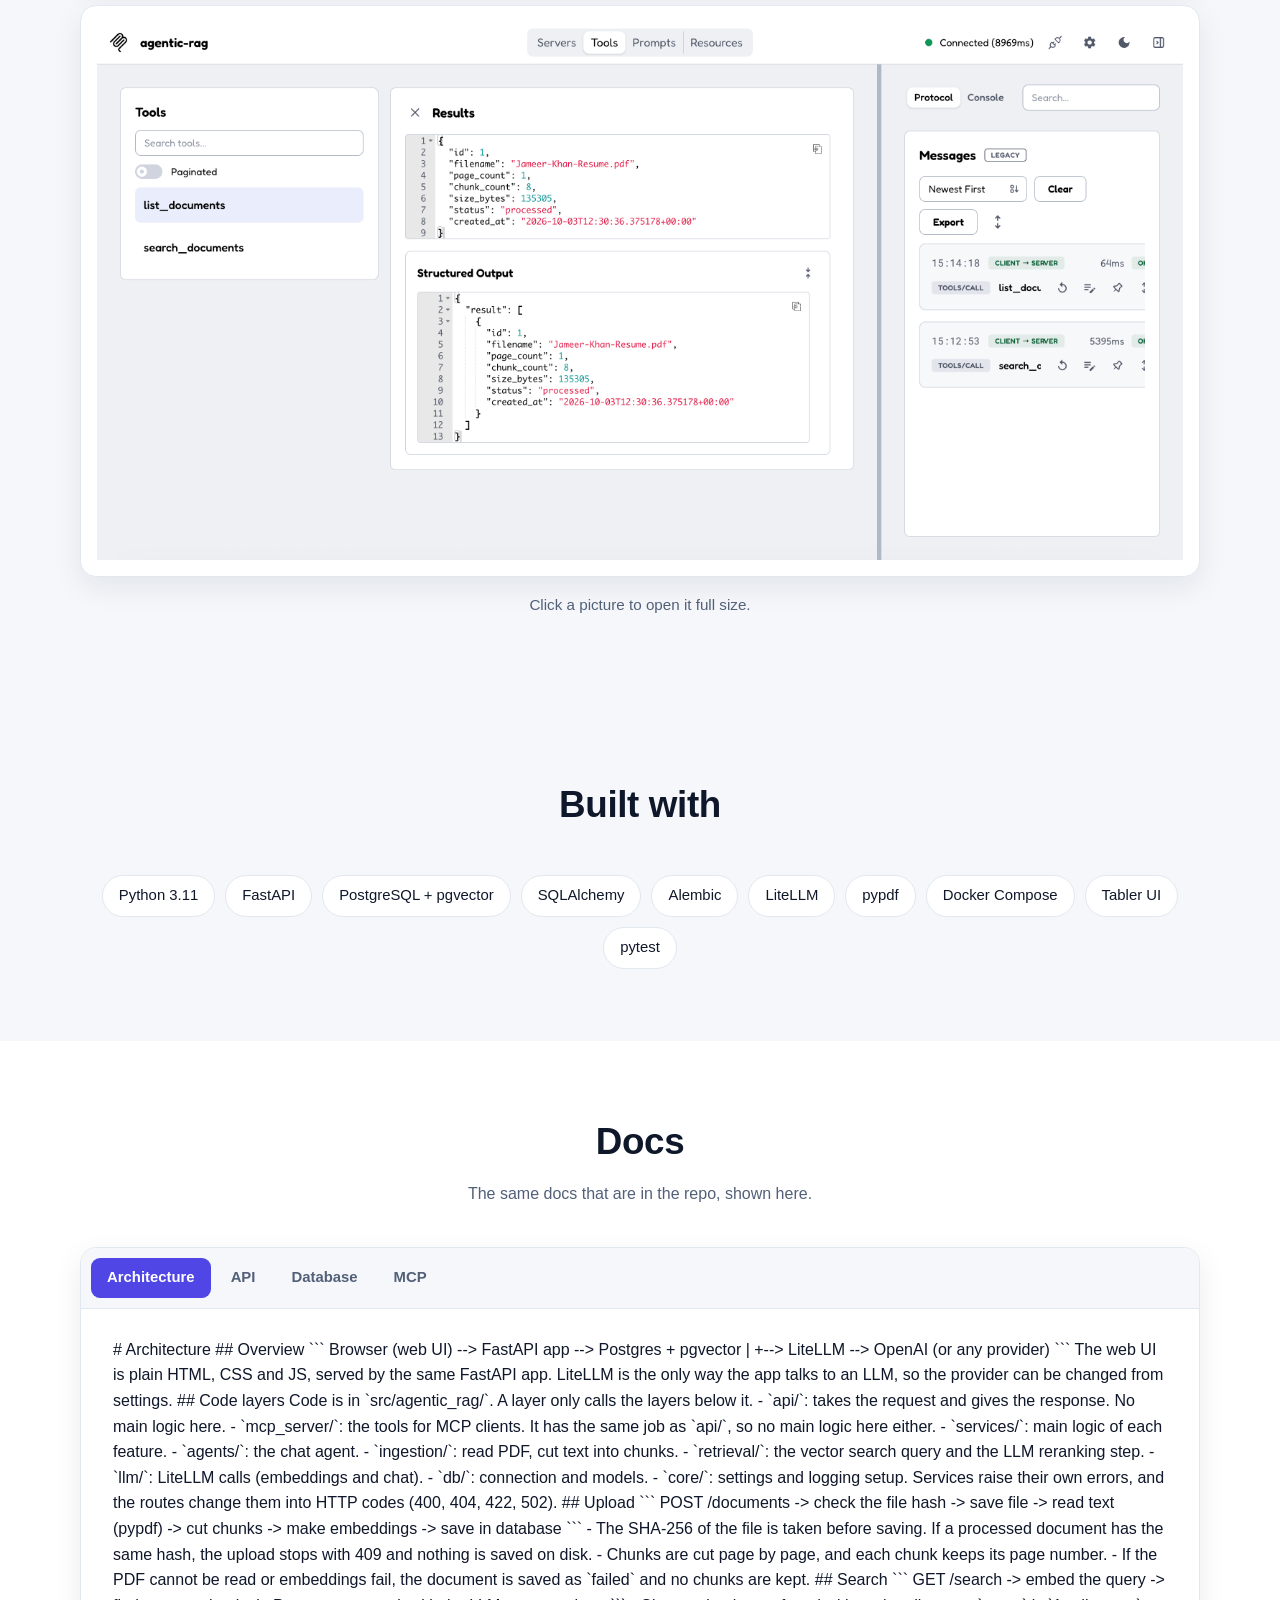
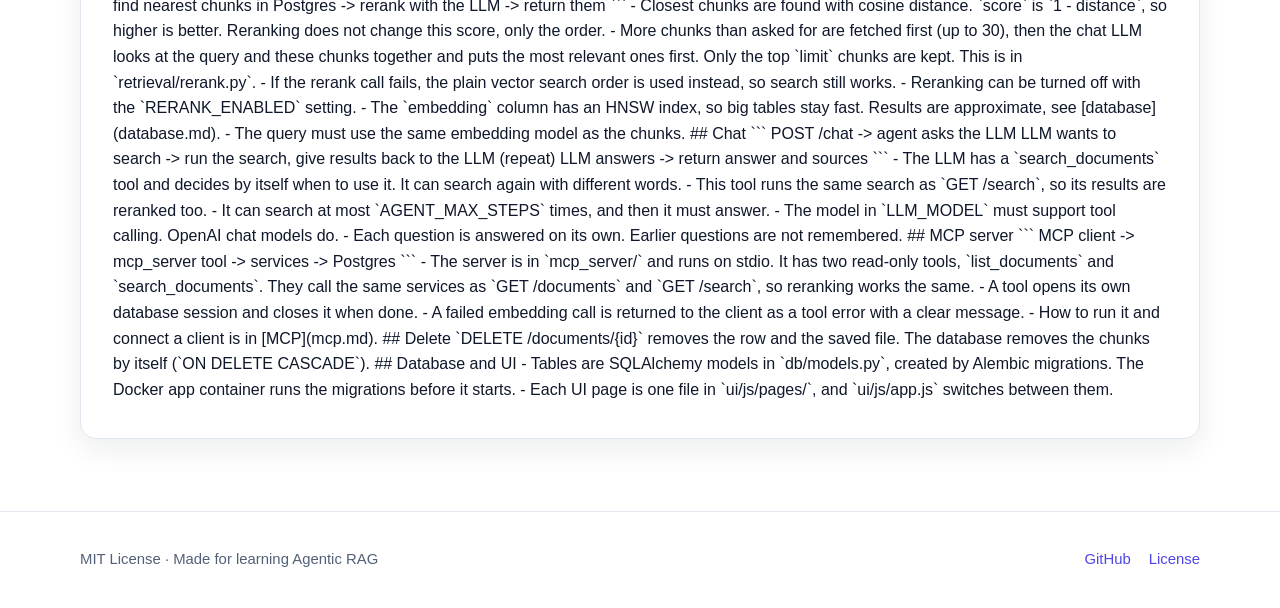
==== commit 7b078174: "Add MCP Inspector screenshots in docs" ====
--- a/docs/index.html
+++ b/docs/index.html
@@ -34,6 +34,7 @@
           <a href="#how-it-works">How it works</a>
           <a href="#architecture">Architecture</a>
           <a href="#quick-start">Quick start</a>
+          <a href="#mcp-inspector">MCP</a>
           <a href="#docs">Docs</a>
         </nav>
         <div class="header-actions">
@@ -184,6 +185,33 @@
 uvicorn agentic_rag.api.main:app --app-dir src --reload</code></pre>
           </div>
           <p class="hint" style="text-align: center">Then open <a href="http://127.0.0.1:8000">http://127.0.0.1:8000</a> for the web UI.</p>
+        </div>
+      </section>
+
+      <section id="mcp-inspector" class="soft">
+        <div class="container">
+          <div class="section-head">
+            <h2>MCP Inspector</h2>
+            <p>The MCP server can be tried in the MCP Inspector, a browser page to call the tools by hand.</p>
+          </div>
+
+          <div class="code">
+            <button class="copy">Copy</button>
+<pre><code class="language-bash">npx @modelcontextprotocol/inspector -e PYTHONPATH=$PWD/src .venv/bin/python -m agentic_rag.mcp_server</code></pre>
+          </div>
+          <p class="hint" style="text-align: center">Run it from the project folder, with Postgres running. Read more in the <a href="#docs" data-doc="mcp">MCP doc</a> below.</p>
+
+          <div class="figure">
+            <a href="agentic-rag-mcp-tools.png" target="_blank" rel="noopener" title="Open full size">
+              <img src="agentic-rag-mcp-tools.png" alt="Tools of the MCP server in the MCP Inspector" loading="lazy" />
+            </a>
+          </div>
+          <div class="figure" style="margin-top: 24px">
+            <a href="agentic-rag-mcp-list-tool.png" target="_blank" rel="noopener" title="Open full size">
+              <img src="agentic-rag-mcp-list-tool.png" alt="Running the list tool of the MCP server in the MCP Inspector" loading="lazy" />
+            </a>
+          </div>
+          <p class="figure-caption">Click a picture to open it full size.</p>
         </div>
       </section>
 
